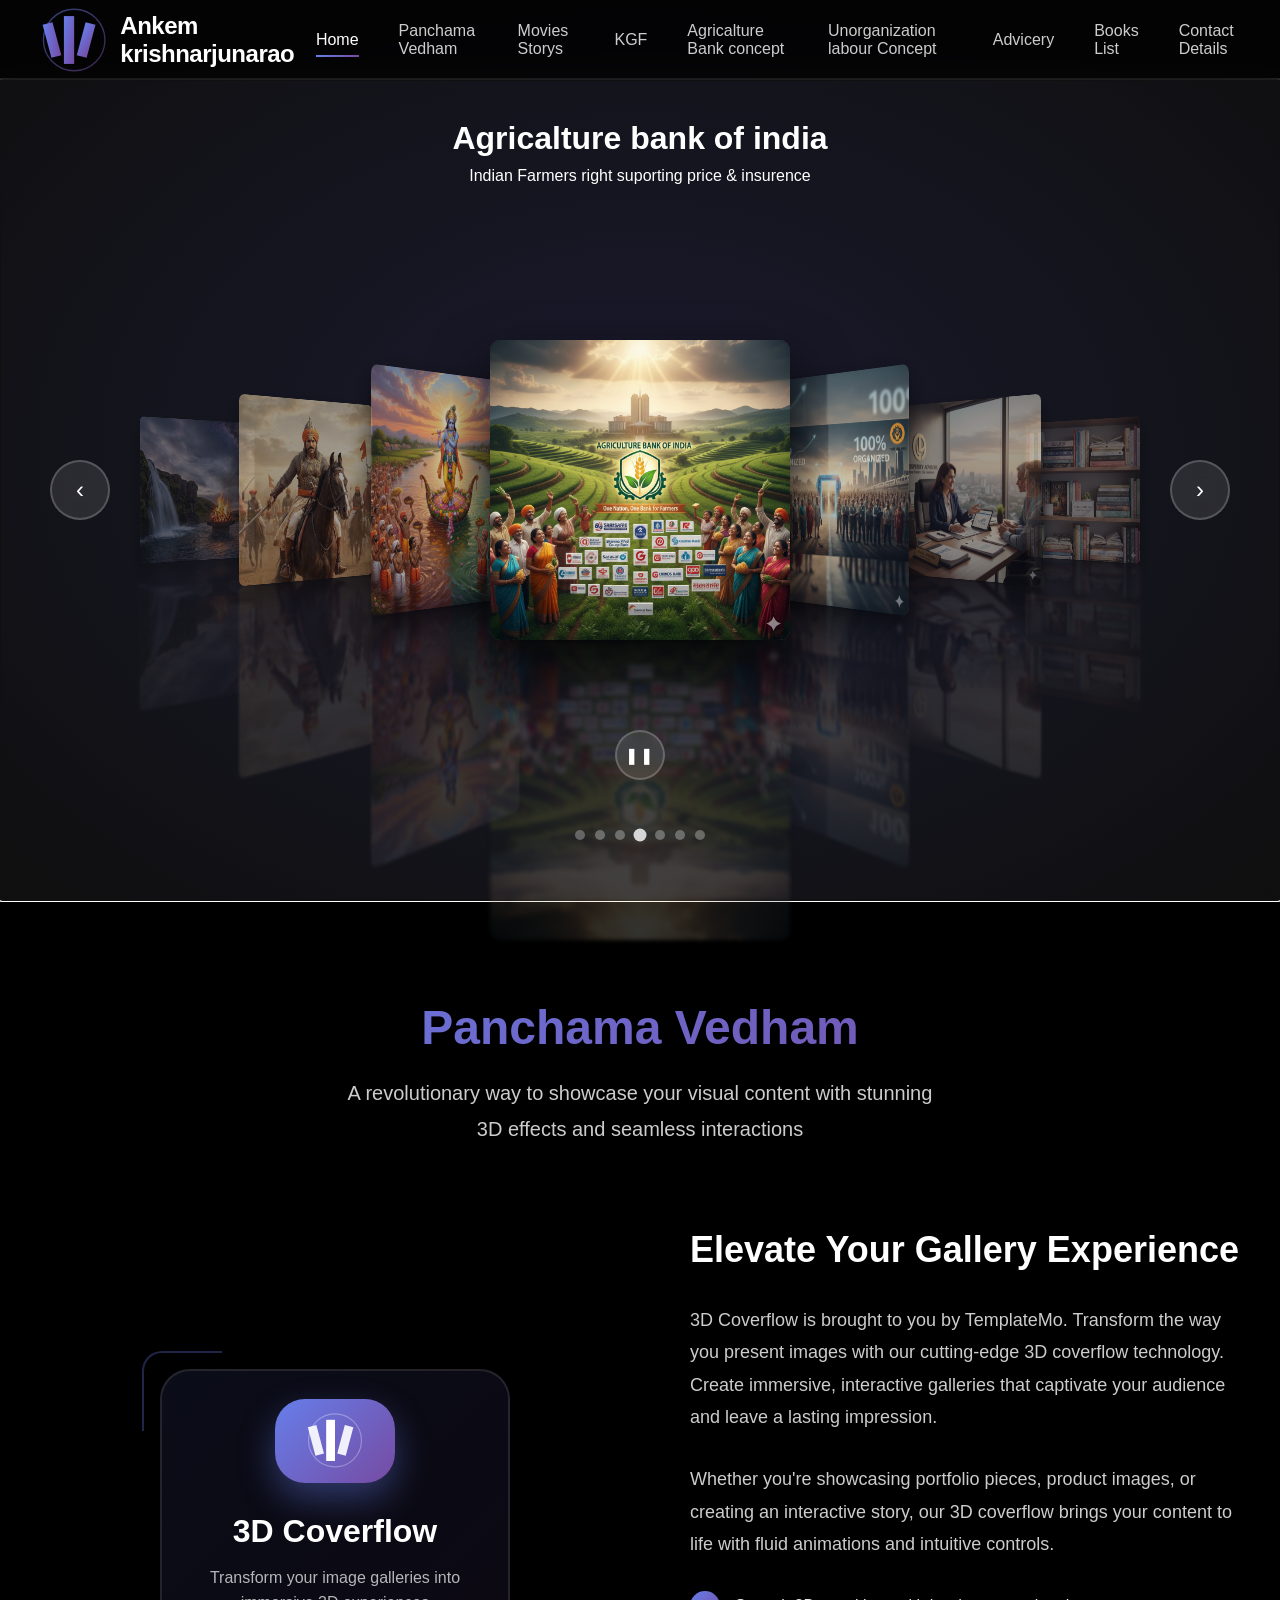
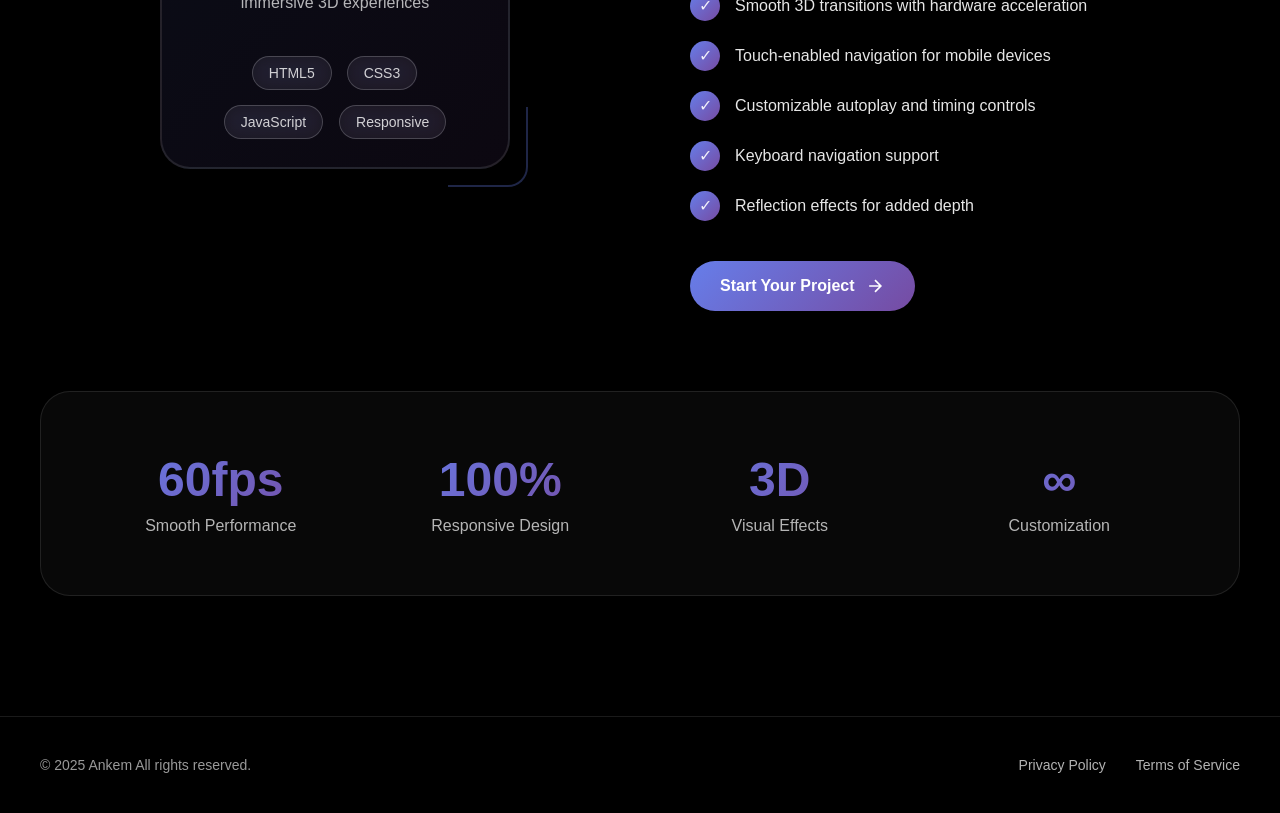
==== PanchamaVedham.html @ 4e214072 "Add files via upload" ====
<!DOCTYPE html>
<html lang="en">
<head>
    <meta charset="UTF-8">
    <meta name="viewport" content="width=device-width, initial-scale=1.0">
    <title>Ankem</title>

    <link href="templatemo-3d-coverflow.css" rel="stylesheet">
<!--

TemplateMo 595 3d coverflow

https://templatemo.com/tm-595-3d-coverflow

-->
</head>
<body>
    <!-- Header -->
    <header class="header" id="header">
        <a href="#home" class="logo-container">
            <div class="logo">
                <svg viewBox="0 0 100 100" xmlns="http://www.w3.org/2000/svg">
                    <defs>
                        <linearGradient id="grad1" x1="0%" y1="0%" x2="100%" y2="100%">
                            <stop offset="0%" style="stop-color:#667eea;stop-opacity:1" />
                            <stop offset="100%" style="stop-color:#764ba2;stop-opacity:1" />
                        </linearGradient>
                    </defs>
                    <rect x="10" y="25" width="15" height="50" fill="url(#grad1)" transform="rotate(-15 17.5 50)" />
                    <rect x="35" y="15" width="15" height="70" fill="url(#grad1)" />
                    <rect x="60" y="25" width="15" height="50" fill="url(#grad1)" transform="rotate(15 67.5 50)" />
                    <circle cx="50" cy="50" r="45" fill="none" stroke="url(#grad1)" stroke-width="2" opacity="0.5" />
                </svg>
            </div>
            <div class="logo-text">Ankem krishnarjunarao</div>
        </a>
        
        <nav class="main-menu" id="mainMenu">
            <a href="index.html" class="menu-item active">Home</a>
            <a href="#Panchama_Vedham" class="menu-item">Panchama Vedham</a>
            <a href="#Movies_Storys" class="menu-item">Movies Storys</a>
            <a href="#KGF" class="menu-item">KGF</a>
            <a href="#Agricalture_Bank_concept" class="menu-item">Agricalture Bank concept</a>
            <a href="#Unorganization_labour_Concept" class="menu-item">Unorganization labour Concept</a>
            <a href="#Advicery" class="menu-item">Advicery</a>
            <a href="#Books_List" class="menu-item">Books List</a>
            <a href="#contact" class="menu-item">Contact Details</a>
           <!-- <a href="https://github.com" target="_blank" rel="noopener noreferrer" class="menu-item external">GitHub</a> -->
        </nav>
        
        <div class="menu-toggle" id="menuToggle">
            <span></span>
            <span></span>
            <span></span>
        </div>
    </header>

    <!-- Home Section -->
    <section id="home" class="section">
        <div class="coverflow-wrapper">
            <div class="info">
                <h2 id="current-title">Panchama Vedham</h2>
                <p id="current-description">First Human Civilization life Cycle</p>
            </div>

            <div class="coverflow-container" tabindex="0">
                <div class="coverflow" id="coverflow">
                    <div class="coverflow-item" data-index="0">
                        <div class="cover image-loading">
                            <img src="images/PVD.png" alt="First Human Civilization life Cycle" loading="lazy">
                        </div>
                        <div class="reflection"></div>
                    </div>
                    <div class="coverflow-item" data-index="1">
                        <div class="cover image-loading">
                            <img src="images/Movies.png" alt="Moview List" loading="lazy">
                        </div>
                        <div class="reflection"></div>
                    </div>
                    <div class="coverflow-item" data-index="2">
                        <div class="cover image-loading">
                            <img src="images/KGF2.png" alt="Krishna & Godhavari Farmers Sagam" loading="lazy">
                        </div>
                        <div class="reflection"></div>
                    </div>
                    <div class="coverflow-item" data-index="3">
                        <div class="cover image-loading">
                            <img src="images/ABI.png" alt="Agricalture bank of india" loading="lazy">
                        </div>
                        <div class="reflection"></div>
                    </div>
                    <div class="coverflow-item" data-index="4">
                        <div class="cover image-loading">
                            <img src="images/97%.png" alt="97% unorganization indian labour move organization " loading="lazy">
                        </div>
                        <div class="reflection"></div>
                    </div>
                    <div class="coverflow-item" data-index="5">
                        <div class="cover image-loading">
                            <img src="images/Advicer.png" alt="Advicery" loading="lazy">
                        </div>
                        <div class="reflection"></div>
                    </div>
                    <div class="coverflow-item" data-index="6">
                        <div class="cover image-loading">
                            <img src="images/Books.png" alt="Waterfall" loading="lazy">
                        </div>
                        <div class="reflection"></div>
                    </div>
                </div>

                <button class="nav-button prev" onclick="navigate(-1)">‹</button>
                <button class="nav-button next" onclick="navigate(1)">›</button>

                <div class="dots-container" id="dots"></div>
                
                <!-- Play/Pause Button -->
                <button class="play-pause-button" id="playPauseBtn" onclick="toggleAutoplay()">
                    <span class="play-icon">▶</span>
                    <span class="pause-icon" style="display: none;">❚❚</span>
                </button>
            </div>
        </div>
    </section>

    <!-- Panchama Vedham -->
    <section id="Panchama_Vedham" class="section">
        <div class="about-content">
            <div class="about-header">
                <h2>Panchama Vedham</h2>
                <p>A revolutionary way to showcase your visual content with stunning 3D effects and seamless interactions</p>
            </div>
            
            <div class="about-main">
                <div class="about-visual">
                    <div class="showcase-display">
                        <div class="showcase-main">
                            <div class="corner-decoration top-left"></div>
                            <div class="corner-decoration bottom-right"></div>
                            
                            <div class="showcase-logo">
                                <svg viewBox="0 0 100 100" xmlns="http://www.w3.org/2000/svg">
                                    <rect x="10" y="25" width="15" height="50" fill="white" transform="rotate(-15 17.5 50)" opacity="0.9" />
                                    <rect x="35" y="15" width="15" height="70" fill="white" />
                                    <rect x="60" y="25" width="15" height="50" fill="white" transform="rotate(15 67.5 50)" opacity="0.9" />
                                    <circle cx="50" cy="50" r="45" fill="none" stroke="white" stroke-width="2" opacity="0.3" />
                                </svg>
                            </div>
                            
                            <h3 class="showcase-title">3D Coverflow</h3>
                            <p class="showcase-subtitle">Transform your image galleries into immersive 3D experiences</p>
                            
                            <div class="showcase-badges">
                                <a href="https://developer.mozilla.org/en-US/docs/Web/HTML" target="_blank" rel="noopener noreferrer" class="badge">HTML5</a>
                                <a href="https://developer.mozilla.org/en-US/docs/Web/CSS" target="_blank" rel="noopener noreferrer" class="badge">CSS3</a>
                                <a href="https://developer.mozilla.org/en-US/docs/Web/JavaScript" target="_blank" rel="noopener noreferrer" class="badge">JavaScript</a>
                                <a href="https://developer.mozilla.org/en-US/docs/Learn/CSS/CSS_layout/Responsive_Design" target="_blank" rel="noopener noreferrer" class="badge">Responsive</a>
                            </div>
                        </div>
                    </div>
                </div>
                
                <div class="about-info">
                    <h3>Elevate Your Gallery Experience</h3>
                    <p>3D Coverflow is brought to you by TemplateMo. Transform the way you present images with our cutting-edge 3D coverflow technology. Create immersive, interactive galleries that captivate your audience and leave a lasting impression.</p>
                    <p>Whether you're showcasing portfolio pieces, product images, or creating an interactive story, our 3D coverflow brings your content to life with fluid animations and intuitive controls.</p>
                    
                    <ul class="feature-list">
                        <li>Smooth 3D transitions with hardware acceleration</li>
                        <li>Touch-enabled navigation for mobile devices</li>
                        <li>Customizable autoplay and timing controls</li>
                        <li>Keyboard navigation support</li>
                        <li>Reflection effects for added depth</li>
                    </ul>
                    
                    <a href="#contact" class="cta-button">
                        Start Your Project
                        <svg viewBox="0 0 24 24" fill="currentColor">
                            <path d="M5 12h14m-7-7l7 7-7 7" stroke="currentColor" stroke-width="2" fill="none"/>
                        </svg>
                    </a>
                </div>
            </div>
            
            <div class="stats-section">
                <div class="stat-item">
                    <div class="stat-number">60fps</div>
                    <div class="stat-label">Smooth Performance</div>
                </div>
                <div class="stat-item">
                    <div class="stat-number">100%</div>
                    <div class="stat-label">Responsive Design</div>
                </div>
                <div class="stat-item">
                    <div class="stat-number">3D</div>
                    <div class="stat-label">Visual Effects</div>
                </div>
                <div class="stat-item">
                    <div class="stat-number">∞</div>
                    <div class="stat-label">Customization</div>
                </div>
            </div>
        </div>
    
    </section>

    
    <!-- Footer -->
    <footer class="footer">
        <div class="footer-content">
            <div class="footer-copyright">
                © 2025 Ankem All rights reserved. <!-- | Designed by <a href="#" target="_blank" rel="noopener noreferrer">TemplateMo</a> -->
            </div>
            <div class="footer-links">
                <a href="#privacy" onclick="event.preventDefault(); alert('Privacy Policy page would go here');"> Privacy Policy </a>
                <a href="#terms" onclick="event.preventDefault(); alert('Terms of Service page would go here');"> Terms of Service </a>
            </div>
        </div>
    </footer>

    <!-- Scroll to top button -->
    <div class="scroll-to-top" id="scrollToTop">
        <span>↑</span>
    </div>

<script src="templatemo-3d-coverflow-scripts.js"></script>

</body>
</html>
---- templatemo-3d-coverflow.css ----
/*

TemplateMo 595 3d coverflow

https://templatemo.com/tm-595-3d-coverflow

*/

@charset "utf-8";
/* CSS Document */

 * {
            margin: 0;
            padding: 0;
            box-sizing: border-box;
        }

        html {
            scroll-behavior: smooth;
        }

        body {
            font-family: -apple-system, BlinkMacSystemFont, 'Segoe UI', Roboto, Helvetica, Arial, sans-serif;
            overflow-x: hidden;
            position: relative;
            background: #000;
        }

        /* Sections */
        .section {
            min-height: 100vh;
            position: relative;
            display: flex;
            align-items: center;
            justify-content: center;
        }

        #home {
            background: radial-gradient(ellipse at center, #1a1a2e 0%, #0f0f0f 100%);
        }

        #about {
            background: linear-gradient(135deg, #0f0f0f 0%, #1a1a2e 100%);
        }

        #contact {
            background: radial-gradient(ellipse at center, #1a1a2e 0%, #0f0f0f 100%);
        }

        /* Header Styles */
        .header {
            position: fixed;
            top: 0;
            left: 0;
            right: 0;
            height: 80px;
            background: rgba(0, 0, 0, 0.8);
            backdrop-filter: blur(10px);
            border-bottom: 1px solid rgba(255, 255, 255, 0.1);
            z-index: 1000;
            display: flex;
            align-items: center;
            justify-content: space-between;
            padding: 0 40px;
            transition: all 0.3s ease;
        }

        .header.scrolled {
            background: rgba(0, 0, 0, 0.95);
            height: 70px;
        }

        .logo-container {
            display: flex;
            align-items: center;
            gap: 12px;
            text-decoration: none;
            cursor: pointer;
            transition: transform 0.3s ease;
        }

        .logo-container:hover {
            transform: translateY(-2px);
        }

        .logo {
            width: 90px;
            height: 90px;
            display: flex;
            align-items: center;
            justify-content: center;
        }

        .logo svg {
            width: 100%;
            height: 100%;
        }

        .logo-text {
            color: white;
            font-size: 24px;
            font-weight: 600;
            letter-spacing: -0.5px;
        }

        .main-menu {
            display: flex;
            align-items: center;
            gap: 40px;
        }

        .menu-item {
            color: rgba(255, 255, 255, 0.8);
            text-decoration: none;
            font-size: 16px;
            font-weight: 500;
            transition: all 0.3s ease;
            position: relative;
            padding: 8px 0;
        }

        .menu-item:hover {
            color: white;
            transform: translateY(-2px);
        }

        .menu-item::after {
            content: '';
            position: absolute;
            bottom: 0;
            left: 0;
            width: 0;
            height: 2px;
            background: linear-gradient(90deg, #667eea, #764ba2);
            transition: width 0.3s ease;
        }

        .menu-item:hover::after {
            width: 100%;
        }

        .menu-item.active {
            color: white;
        }

        .menu-item.active::after {
            width: 100%;
        }

        .menu-item.external::before {
            content: '↗';
            margin-right: 5px;
            font-size: 12px;
            opacity: 0.7;
        }

        /* Mobile menu toggle */
        .menu-toggle {
            display: none;
            flex-direction: column;
            cursor: pointer;
            padding: 4px;
        }

        .menu-toggle span {
            width: 25px;
            height: 3px;
            background: white;
            margin: 3px 0;
            transition: 0.3s;
            border-radius: 2px;
        }

        /* Home Section with Coverflow */
        .coverflow-wrapper {
            width: 100%;

            height: 100vh;
            display: flex;
            align-items: center;
            justify-content: center;
            padding-top: 80px;
        }

        .coverflow-container {
            width: 100%;
            height: 100%;
            display: flex;
            align-items: center;
            justify-content: center;
            perspective: 1200px;
            position: relative;
        }

        .coverflow {
            display: flex;
            align-items: center;
            justify-content: center;
            transform-style: preserve-3d;
            position: relative;
            width: 100%;
            height: 400px;
        }

        .coverflow-item {
            position: absolute;
            width: 300px;
            height: 300px;
            transition: all 0.6s cubic-bezier(0.68, -0.55, 0.265, 1.55);
            cursor: pointer;
            user-select: none;
        }

        .coverflow-item .cover {
            width: 100%;
            height: 100%;
            border-radius: 10px;
            box-shadow: 0 20px 40px rgba(0, 0, 0, 0.8);
            position: relative;
            overflow: hidden;
            transform-style: preserve-3d;
            background: #333;
        }

        .coverflow-item .cover img {
            width: 100%;
            height: 100%;
            object-fit: cover;
            border-radius: 10px;
        }

        /* Reflection */
        .coverflow-item .reflection {
            position: absolute;
            top: 100%;
            left: 0;
            width: 100%;
            height: 100%;
            border-radius: 10px;
            transform: scaleY(-1);
            opacity: 0.2;
            filter: blur(2px);
            background: linear-gradient(to bottom, 
                rgba(0, 0, 0, 0) 0%, 
                rgba(0, 0, 0, 0.8) 50%, 
                rgba(0, 0, 0, 1) 100%);
            overflow: hidden;
        }

        /* Active item (center) */
        .coverflow-item.active {
            z-index: 100;
            transform: translateX(0) translateZ(0) rotateY(0deg);
        }

        .coverflow-item.active .cover {
            box-shadow: 0 30px 60px rgba(0, 0, 0, 0.9);
        }

        /* Navigation */
        .nav-button {
            position: absolute;
            top: 50%;
            transform: translateY(-50%);
            background: rgba(255, 255, 255, 0.1);
            border: 2px solid rgba(255, 255, 255, 0.2);
            color: white;
            width: 60px;
            height: 60px;
            border-radius: 50%;
            cursor: pointer;
            font-size: 24px;
            display: flex;
            align-items: center;
            justify-content: center;
            transition: all 0.3s ease;
            backdrop-filter: blur(10px);
            z-index: 200;
        }

        .nav-button:hover {
            background: rgba(255, 255, 255, 0.2);
            transform: translateY(-50%) scale(1.1);
        }

        .nav-button.prev {
            left: 50px;
        }

        .nav-button.next {
            right: 50px;
        }

        /* Dots indicator */
        .dots-container {
            position: absolute;
            bottom: 60px;
            left: 50%;
            transform: translateX(-50%);
            display: flex;
            gap: 10px;
            z-index: 200;
        }

        .dot {
            width: 10px;
            height: 10px;
            border-radius: 50%;
            background: rgba(255, 255, 255, 0.3);
            cursor: pointer;
            transition: all 0.3s ease;
        }

        .dot.active {
            background: rgba(255, 255, 255, 0.8);
            transform: scale(1.3);
        }

        /* Info display */
        .info {
            position: absolute;
            top: 120px;
            left: 50%;
            transform: translateX(-50%);
            color: white;
            text-align: center;
            z-index: 200;
        }

        .info h2 {
            font-size: 32px;
            margin-bottom: 10px;
            opacity: 0;
            animation: fadeIn 0.6s forwards;
        }

        .info p {
            font-size: 16px;
            opacity: 0.7;
        }

        @keyframes fadeIn {
            to {
                opacity: 1;
            }
        }

        /* Play/Pause Button */
        .play-pause-button {
            position: absolute;
            bottom: 120px;
            left: 50%;
            transform: translateX(-50%);
            background: rgba(255, 255, 255, 0.1);
            border: 2px solid rgba(255, 255, 255, 0.2);
            color: white;
            width: 50px;
            height: 50px;
            border-radius: 50%;
            cursor: pointer;
            font-size: 20px;
            display: flex;
            align-items: center;
            justify-content: center;
            transition: all 0.3s ease;
            backdrop-filter: blur(10px);
            z-index: 200;
        }

        .play-pause-button:hover {
            background: rgba(255, 255, 255, 0.2);
            transform: translateX(-50%) scale(1.1);
        }

        .play-pause-button .pause-icon {
            font-size: 16px;
            letter-spacing: 2px;
        }

        /* About Section */
        .about-content {
            max-width: 1400px;
            margin: 0 auto;
            padding: 40px;
            color: white;
        }

        .about-header {
            text-align: center;
            margin-bottom: 80px;
        }

        .about-header h2 {
            font-size: 48px;
			margin-top: 60px;
            margin-bottom: 20px;
            background: linear-gradient(135deg, #667eea 0%, #764ba2 100%);
            -webkit-background-clip: text;
            -webkit-text-fill-color: transparent;
            background-clip: text;
        }

        .about-header p {
            font-size: 20px;
            color: rgba(255, 255, 255, 0.8);
            max-width: 600px;
            margin: 0 auto;
            line-height: 1.8;
        }

        .about-main {
            display: grid;
            grid-template-columns: 1fr 1fr;
            gap: 20px;
            align-items: center;
            margin-bottom: 80px;
        }

        .about-visual {
            position: relative;
            height: 600px;
            display: flex;
            align-items: center;
            justify-content: center;
        }

        .showcase-display {
            position: relative;
            width: 100%;
            max-width: 500px;
            height: 500px;
            display: flex;
            align-items: center;
            justify-content: center;
        }

        .showcase-main {
            position: relative;
            width: 350px;
            height: 400px;
            background: linear-gradient(135deg, rgba(102, 126, 234, 0.1) 0%, rgba(118, 75, 162, 0.1) 100%);
            border-radius: 30px;
            border: 2px solid rgba(255, 255, 255, 0.1);
            padding: 40px;
            display: flex;
            flex-direction: column;
            align-items: center;
            justify-content: center;
            backdrop-filter: blur(10px);
            box-shadow: 0 25px 50px rgba(0, 0, 0, 0.3);
        }

        .showcase-logo {
            width: 120px;
            height: 120px;
            background: linear-gradient(135deg, #667eea 0%, #764ba2 100%);
            border-radius: 30px;
            display: flex;
            align-items: center;
            justify-content: center;
            margin-bottom: 30px;
            box-shadow: 0 15px 35px rgba(102, 126, 234, 0.4);
        }

        .showcase-logo svg {
            width: 70%;
            height: 70%;
        }

        .showcase-title {
            font-size: 32px;
            font-weight: 700;
            color: white;
            margin-bottom: 15px;
            text-align: center;
        }

        .showcase-subtitle {
            font-size: 16px;
            color: rgba(255, 255, 255, 0.7);
            text-align: center;
            margin-bottom: 40px;
            line-height: 1.6;
        }

        .showcase-badges {
            display: flex;
            gap: 15px;
            flex-wrap: wrap;
            justify-content: center;
        }

        .badge {
            background: rgba(255, 255, 255, 0.05);
            border: 1px solid rgba(255, 255, 255, 0.2);
            border-radius: 20px;
            padding: 8px 16px;
            font-size: 14px;
            color: rgba(255, 255, 255, 0.8);
            backdrop-filter: blur(10px);
            transition: all 0.3s ease;
            cursor: pointer;
            text-decoration: none;
            display: inline-block;
        }

        .badge:hover {
            background: linear-gradient(135deg, #667eea 0%, #764ba2 100%);
            border-color: transparent;
            color: white;
            transform: translateY(-2px);
            box-shadow: 0 5px 15px rgba(102, 126, 234, 0.3);
        }

        .badge:active {
            transform: translateY(0);
            box-shadow: 0 2px 8px rgba(102, 126, 234, 0.3);
        }

        /* Decorative corner elements */
        .corner-decoration {
            position: absolute;
            width: 80px;
            height: 80px;
            border: 2px solid rgba(102, 126, 234, 0.3);
        }

        .corner-decoration.top-left {
            top: -20px;
            left: -20px;
            border-right: none;
            border-bottom: none;
            border-radius: 20px 0 0 0;
        }

        .corner-decoration.bottom-right {
            bottom: -20px;
            right: -20px;
            border-left: none;
            border-top: none;
            border-radius: 0 0 20px 0;
        }

        .about-info {
            padding-left: 40px;
        }

        .about-info h3 {
            font-size: 36px;
            margin-bottom: 30px;
            line-height: 1.3;
        }

        .about-info p {
            font-size: 18px;
            color: rgba(255, 255, 255, 0.8);
            line-height: 1.8;
            margin-bottom: 30px;
        }

        .feature-list {
            list-style: none;
            margin-bottom: 40px;
        }

        .feature-list li {
            display: flex;
            align-items: center;
            gap: 15px;
            margin-bottom: 20px;
            font-size: 16px;
            color: rgba(255, 255, 255, 0.9);
        }

        .feature-list li::before {
            content: '✓';
            display: flex;
            align-items: center;
            justify-content: center;
            width: 30px;
            height: 30px;
            background: linear-gradient(135deg, #667eea 0%, #764ba2 100%);
            border-radius: 50%;
            flex-shrink: 0;
        }

        .cta-button {
            display: inline-flex;
            align-items: center;
            gap: 10px;
            background: linear-gradient(135deg, #667eea 0%, #764ba2 100%);
            color: white;
            text-decoration: none;
            padding: 15px 30px;
            border-radius: 30px;
            font-weight: 600;
            transition: all 0.3s ease;
        }

        .cta-button:hover {
            transform: translateY(-2px);
            box-shadow: 0 10px 30px rgba(102, 126, 234, 0.5);
        }

        .cta-button svg {
            width: 20px;
            height: 20px;
            transition: transform 0.3s ease;
        }

        .cta-button:hover svg {
            transform: translateX(5px);
        }

        .stats-section {
            display: grid;
            grid-template-columns: repeat(4, 1fr);
            gap: 40px;
            padding: 60px;
            background: rgba(255, 255, 255, 0.03);
            backdrop-filter: blur(10px);
            border-radius: 30px;
            border: 1px solid rgba(255, 255, 255, 0.1);
        }

        .stat-item {
            text-align: center;
        }

        .stat-number {
            font-size: 48px;
            font-weight: 700;
            background: linear-gradient(135deg, #667eea 0%, #764ba2 100%);
            -webkit-background-clip: text;
            -webkit-text-fill-color: transparent;
            background-clip: text;
            margin-bottom: 10px;
        }

        .stat-label {
            font-size: 16px;
            color: rgba(255, 255, 255, 0.7);
        }

        /* Contact Section */
        .contact-content {
            max-width: 1200px;
            margin: 0 auto;
            padding: 40px;
            color: white;
        }

        .contact-header {
            text-align: center;
			margin-top: 60px;
            margin-bottom: 60px;
        }

        .contact-header h2 {
            font-size: 48px;
            margin-bottom: 20px;
            background: linear-gradient(135deg, #667eea 0%, #764ba2 100%);
            -webkit-background-clip: text;
            -webkit-text-fill-color: transparent;
            background-clip: text;
        }

        .contact-header p {
            font-size: 20px;
            color: rgba(255, 255, 255, 0.8);
            max-width: 600px;
            margin: 0 auto;
        }

        .contact-container {
            display: grid;
            grid-template-columns: 1fr 1fr;
            gap: 60px;
            align-items: start;
        }

        .contact-info-section {
            padding-right: 40px;
        }

        .contact-info-section h3 {
            font-size: 28px;
            margin-bottom: 20px;
            color: white;
        }

        .contact-info-section p {
            font-size: 16px;
            color: rgba(255, 255, 255, 0.7);
            line-height: 1.8;
            margin-bottom: 40px;
        }

        .contact-details {
            display: flex;
            flex-direction: column;
            gap: 25px;
        }

        .contact-item {
            display: flex;
            align-items: center;
            gap: 20px;
            padding: 20px;
            background: rgba(255, 255, 255, 0.05);
            backdrop-filter: blur(10px);
            border: 1px solid rgba(255, 255, 255, 0.1);
            border-radius: 15px;
            transition: all 0.3s ease;
        }

        .contact-item:hover {
            background: rgba(255, 255, 255, 0.08);
            transform: translateX(5px);
            box-shadow: 0 10px 30px rgba(102, 126, 234, 0.2);
        }

        .contact-icon {
            width: 50px;
            height: 50px;
            background: linear-gradient(135deg, #667eea 0%, #764ba2 100%);
            border-radius: 12px;
            display: flex;
            align-items: center;
            justify-content: center;
            flex-shrink: 0;
        }

        .contact-icon svg {
            width: 24px;
            height: 24px;
            fill: white;
        }

        .contact-text {
            flex: 1;
        }

        .contact-text h4 {
            font-size: 16px;
            color: white;
            margin-bottom: 5px;
        }

        .contact-text p {
            font-size: 14px;
            color: rgba(255, 255, 255, 0.7);
            margin: 0;
        }

        .social-links {
            margin-top: 40px;
        }

        .social-links h4 {
            font-size: 18px;
            margin-bottom: 20px;
            color: white;
        }

        .social-buttons {
            display: flex;
            gap: 15px;
        }

        .social-btn {
            width: 45px;
            height: 45px;
            background: rgba(255, 255, 255, 0.05);
            border: 1px solid rgba(255, 255, 255, 0.2);
            border-radius: 50%;
            display: flex;
            align-items: center;
            justify-content: center;
            transition: all 0.3s ease;
            cursor: pointer;
        }

        .social-btn:hover {
            background: linear-gradient(135deg, #667eea 0%, #764ba2 100%);
            border-color: transparent;
            transform: translateY(-3px);
            box-shadow: 0 10px 20px rgba(102, 126, 234, 0.4);
        }

        .social-btn svg {
            width: 20px;
            height: 20px;
            fill: white;
        }

        .contact-form-section {
            padding-left: 40px;
        }

        .contact-form {
            background: rgba(255, 255, 255, 0.03);
            backdrop-filter: blur(10px);
            border: 1px solid rgba(255, 255, 255, 0.1);
            border-radius: 20px;
            padding: 40px;
        }

        .form-group {
            margin-bottom: 25px;
        }

        .form-group label {
            display: block;
            margin-bottom: 10px;
            color: rgba(255, 255, 255, 0.8);
            font-weight: 500;
        }

        .form-group input,
        .form-group textarea {
            width: 100%;
            padding: 15px;
            background: rgba(255, 255, 255, 0.05);
            border: 1px solid rgba(255, 255, 255, 0.2);
            border-radius: 10px;
            color: white;
            font-size: 16px;
            font-family: inherit;
            transition: all 0.3s ease;
        }

        .form-group input:focus,
        .form-group textarea:focus {
            outline: none;
            border-color: #667eea;
            background: rgba(255, 255, 255, 0.08);
        }

        .form-group textarea {
            resize: vertical;
            min-height: 150px;
            line-height: 1.5;
        }

        .submit-btn {
            background: linear-gradient(135deg, #667eea 0%, #764ba2 100%);
            color: white;
            border: none;
            padding: 15px 40px;
            font-size: 18px;
            font-weight: 600;
            border-radius: 30px;
            cursor: pointer;
            transition: all 0.3s ease;
            width: 100%;
        }

        .submit-btn:hover {
            transform: translateY(-2px);
            box-shadow: 0 10px 30px rgba(102, 126, 234, 0.5);
        }

        /* Smooth image loading */
        .image-loading {
            background: linear-gradient(45deg, #333, #555);
            position: relative;
        }

        .image-loading::after {
            content: '📷';
            position: absolute;
            top: 50%;
            left: 50%;
            transform: translate(-50%, -50%);
            font-size: 48px;
            opacity: 0.5;
        }

        /* Footer Styles */
        .footer {
            background: rgba(0, 0, 0, 0.95);
            border-top: 1px solid rgba(255, 255, 255, 0.1);
            padding: 40px 20px;
            margin-top: 80px;
        }

        .footer-content {
            max-width: 1200px;
            margin: 0 auto;
            display: flex;
            justify-content: space-between;
            align-items: center;
            flex-wrap: wrap;
            gap: 30px;
        }

        .footer-copyright {
            color: rgba(255, 255, 255, 0.6);
            font-size: 14px;
        }

        .footer-copyright a {
            color: #667eea;
            text-decoration: none;
            transition: color 0.3s ease;
        }

        .footer-copyright a:hover {
            color: #764ba2;
        }

        .footer-links {
            display: flex;
            gap: 30px;
            align-items: center;
        }

        .footer-links a {
            color: rgba(255, 255, 255, 0.7);
            text-decoration: none;
            font-size: 14px;
            transition: color 0.3s ease;
        }

        .footer-links a:hover {
            color: white;
        }

        /* Scroll to top button */
        .scroll-to-top {
            position: fixed;
            bottom: 30px;
            right: 30px;
            width: 50px;
            height: 50px;
            background: linear-gradient(135deg, #667eea 0%, #764ba2 100%);
            border-radius: 50%;
            display: flex;
            align-items: center;
            justify-content: center;
            color: white;
            font-size: 20px;
            cursor: pointer;
            opacity: 0;
            transform: translateY(100px);
            transition: all 0.3s ease;
            z-index: 999;
        }

        .scroll-to-top.visible {
            opacity: 1;
            transform: translateY(0);
        }

        .scroll-to-top:hover {
            transform: translateY(-5px);
            box-shadow: 0 10px 30px rgba(102, 126, 234, 0.5);
        }

        /* Mobile Responsive */
        @media (max-width: 1024px) {
            .about-main {
                grid-template-columns: 1fr;
                gap: 60px;
            }

            .about-visual {
                height: 400px;
            }

            .about-info {
                padding-left: 0;
                text-align: center;
            }

            .feature-list {
                text-align: left;
                max-width: 500px;
                margin: 0 auto 40px;
            }

            .stats-section {
                grid-template-columns: repeat(2, 1fr);
                gap: 30px;
                padding: 40px;
            }

            /* Contact section responsive */
            .contact-container {
                grid-template-columns: 1fr;
                gap: 50px;
            }

            .contact-info-section {
                padding-right: 0;
            }

            .contact-form-section {
                padding-left: 0;
            }
        }

        @media (max-width: 768px) {
            .header {
                padding: 0 20px;
            }

            .main-menu {
                display: none;
                position: absolute;
                top: 100%;
                left: 0;
                right: 0;
                background: rgba(0, 0, 0, 0.95);
                backdrop-filter: blur(10px);
                flex-direction: column;
                padding: 20px;
                gap: 20px;
                border-bottom: 1px solid rgba(255, 255, 255, 0.1);
            }

            .main-menu.active {
                display: flex;
            }

            .menu-toggle {
                display: flex;
            }

            .menu-toggle.active span:nth-child(1) {
                transform: rotate(-45deg) translate(-5px, 6px);
            }

            .menu-toggle.active span:nth-child(2) {
                opacity: 0;
            }

            .menu-toggle.active span:nth-child(3) {
                transform: rotate(45deg) translate(-5px, -6px);
            }

            .coverflow-item {
                width: 200px;
                height: 200px;
            }

            .nav-button {
                width: 40px;
                height: 40px;
                font-size: 18px;
            }

            .nav-button.prev {
                left: 20px;
            }

            .nav-button.next {
                right: 20px;
            }

            .info h2 {
                font-size: 24px;
            }

            .info p {
                font-size: 14px;
            }

            .logo-text {
                font-size: 20px;
            }

            .about-header h2 {
                font-size: 36px;
            }

            .about-info h3 {
                font-size: 28px;
            }

            .about-visual {
                height: 400px;
            }

            .showcase-display {
                max-width: 350px;
                height: 400px;
            }

            .showcase-main {
                width: 100%;
                height: 350px;
                padding: 30px;
            }

            .showcase-logo {
                width: 100px;
                height: 100px;
                margin-bottom: 20px;
            }

            .showcase-title {
                font-size: 28px;
            }

            .showcase-subtitle {
                font-size: 14px;
                margin-bottom: 30px;
            }

            .corner-decoration {
                display: none;
            }

            .stat-number {
                font-size: 36px;
            }

            .contact-content h2 {
                font-size: 36px;
            }

            .footer-content {
                flex-direction: column;
                text-align: center;
                gap: 20px;
            }

            .footer-links {
                gap: 20px;
            }
        }

        @media (max-width: 480px) {
            .header {
                height: 70px;
                padding: 0 15px;
            }

            .header.scrolled {
                height: 60px;
            }

            .logo {
                width: 40px;
                height: 40px;
            }

            .logo-text {
                font-size: 18px;
            }

            .coverflow-item {
                width: 180px;
                height: 180px;
            }

            .about-content,
            .contact-content {
                padding: 20px;
            }

            /* Additional contact section mobile optimization for small screens */
            .contact-container {
                gap: 30px;
            }

            .contact-header {
                margin-bottom: 40px;
            }

            .contact-header h2 {
                font-size: 32px;
                margin-bottom: 15px;
            }

            .contact-header p {
                font-size: 16px;
                padding: 0 10px;
            }

            .contact-info-section {
                margin-bottom: 20px;
            }

            .contact-info-section h3 {
                font-size: 22px;
                margin-bottom: 15px;
            }

            .contact-info-section > p {
                font-size: 14px;
                padding: 0 10px;
                margin-bottom: 30px;
            }

            .contact-details {
                gap: 15px;
            }

            .contact-item {
                padding: 15px;
                gap: 12px;
            }

            .contact-icon {
                width: 40px;
                height: 40px;
            }

            .contact-icon svg {
                width: 20px;
                height: 20px;
            }

            .contact-text h4 {
                font-size: 14px;
            }

            .contact-text p {
                font-size: 12px;
                word-break: break-word;
            }

            .social-links {
                margin-top: 30px;
            }

            .social-links h4 {
                font-size: 16px;
                margin-bottom: 15px;
            }

            .social-buttons {
                gap: 10px;
            }

            .social-btn {
                width: 40px;
                height: 40px;
            }

            .social-btn svg {
                width: 18px;
                height: 18px;
            }

            .contact-form {
                padding: 20px 15px;
                border-radius: 15px;
            }

            .form-group {
                margin-bottom: 20px;
            }

            .form-group label {
                font-size: 14px;
                margin-bottom: 8px;
            }

            .form-group input,
            .form-group textarea {
                padding: 12px;
                font-size: 14px;
                border-radius: 8px;
            }

            .form-group textarea {
                min-height: 120px;
            }

            .submit-btn {
                padding: 12px 30px;
                font-size: 16px;
                border-radius: 25px;
            }
        }
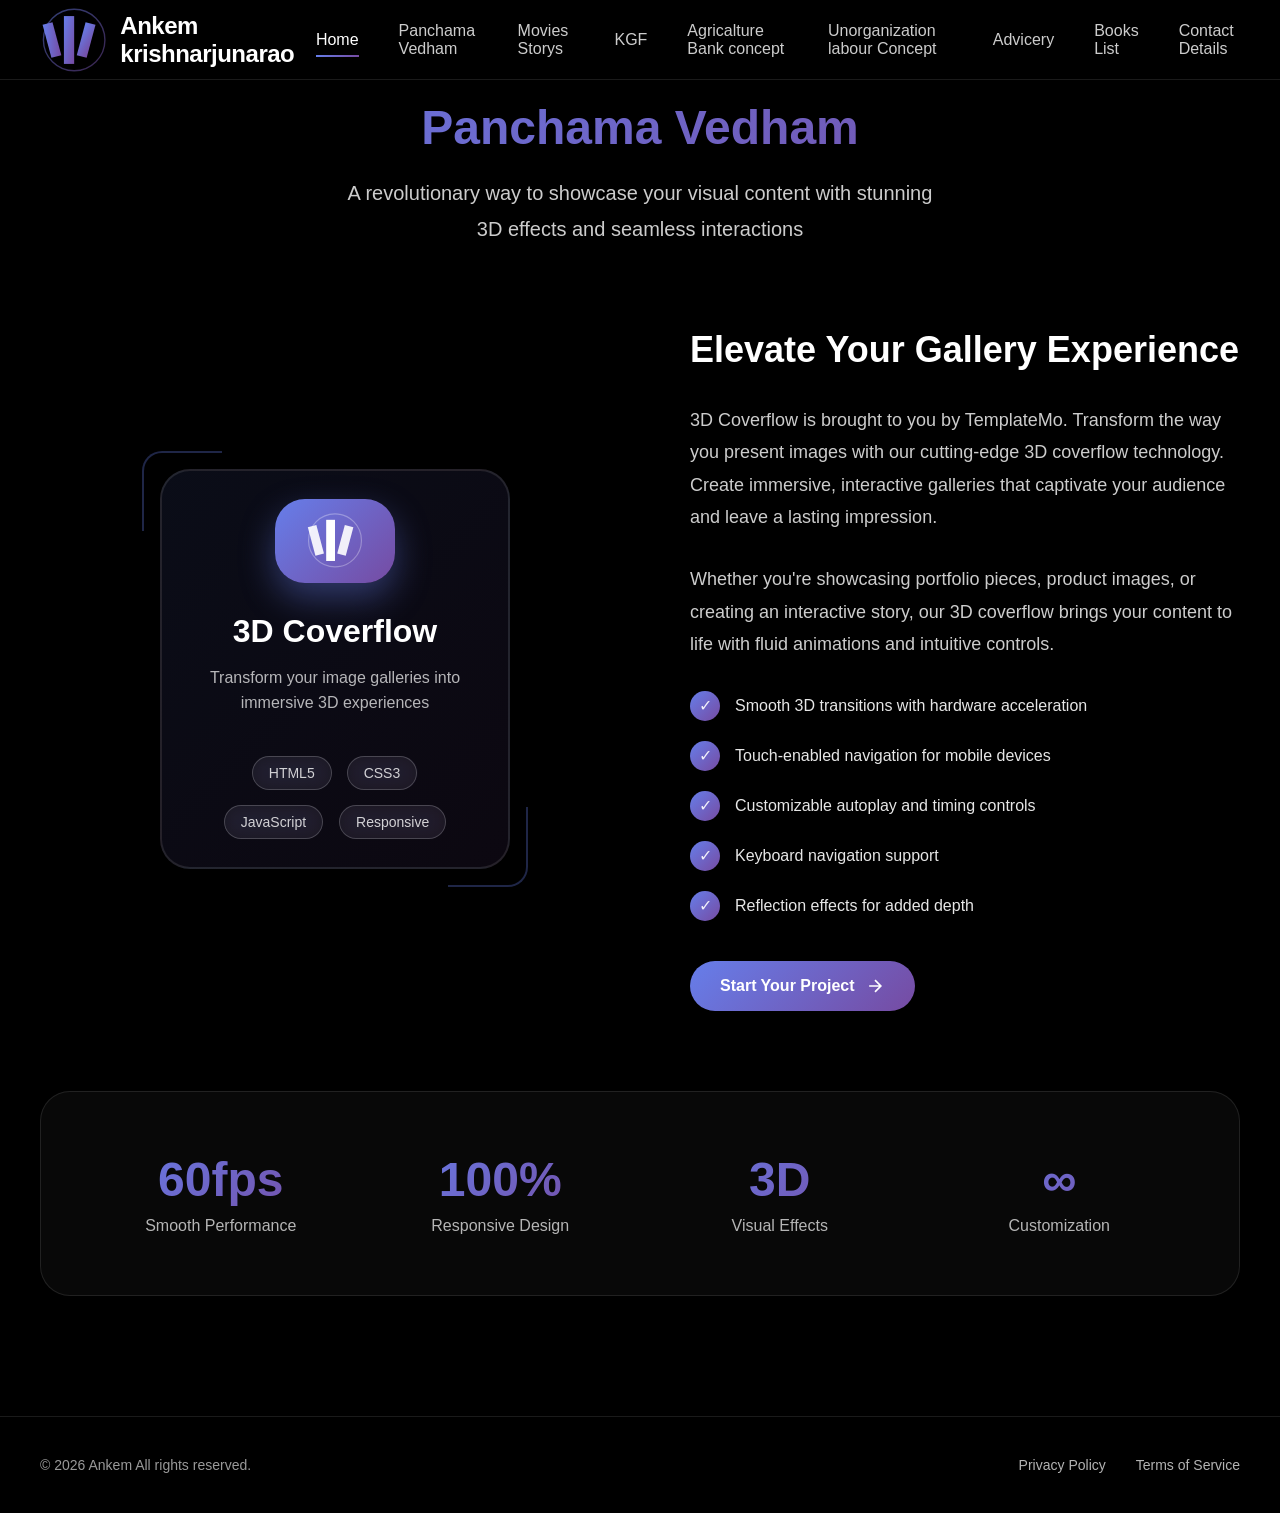
==== commit 448035d3: "Update PanchamaVedham.html" ====
--- a/PanchamaVedham.html
+++ b/PanchamaVedham.html
@@ -56,73 +56,7 @@
     </header>
 
     <!-- Home Section -->
-    <section id="home" class="section">
-        <div class="coverflow-wrapper">
-            <div class="info">
-                <h2 id="current-title">Panchama Vedham</h2>
-                <p id="current-description">First Human Civilization life Cycle</p>
-            </div>
-
-            <div class="coverflow-container" tabindex="0">
-                <div class="coverflow" id="coverflow">
-                    <div class="coverflow-item" data-index="0">
-                        <div class="cover image-loading">
-                            <img src="images/PVD.png" alt="First Human Civilization life Cycle" loading="lazy">
-                        </div>
-                        <div class="reflection"></div>
-                    </div>
-                    <div class="coverflow-item" data-index="1">
-                        <div class="cover image-loading">
-                            <img src="images/Movies.png" alt="Moview List" loading="lazy">
-                        </div>
-                        <div class="reflection"></div>
-                    </div>
-                    <div class="coverflow-item" data-index="2">
-                        <div class="cover image-loading">
-                            <img src="images/KGF2.png" alt="Krishna & Godhavari Farmers Sagam" loading="lazy">
-                        </div>
-                        <div class="reflection"></div>
-                    </div>
-                    <div class="coverflow-item" data-index="3">
-                        <div class="cover image-loading">
-                            <img src="images/ABI.png" alt="Agricalture bank of india" loading="lazy">
-                        </div>
-                        <div class="reflection"></div>
-                    </div>
-                    <div class="coverflow-item" data-index="4">
-                        <div class="cover image-loading">
-                            <img src="images/97%.png" alt="97% unorganization indian labour move organization " loading="lazy">
-                        </div>
-                        <div class="reflection"></div>
-                    </div>
-                    <div class="coverflow-item" data-index="5">
-                        <div class="cover image-loading">
-                            <img src="images/Advicer.png" alt="Advicery" loading="lazy">
-                        </div>
-                        <div class="reflection"></div>
-                    </div>
-                    <div class="coverflow-item" data-index="6">
-                        <div class="cover image-loading">
-                            <img src="images/Books.png" alt="Waterfall" loading="lazy">
-                        </div>
-                        <div class="reflection"></div>
-                    </div>
-                </div>
-
-                <button class="nav-button prev" onclick="navigate(-1)">‹</button>
-                <button class="nav-button next" onclick="navigate(1)">›</button>
-
-                <div class="dots-container" id="dots"></div>
-                
-                <!-- Play/Pause Button -->
-                <button class="play-pause-button" id="playPauseBtn" onclick="toggleAutoplay()">
-                    <span class="play-icon">▶</span>
-                    <span class="pause-icon" style="display: none;">❚❚</span>
-                </button>
-            </div>
-        </div>
-    </section>
-
+   
     <!-- Panchama Vedham -->
     <section id="Panchama_Vedham" class="section">
         <div class="about-content">
@@ -209,7 +143,7 @@
     <footer class="footer">
         <div class="footer-content">
             <div class="footer-copyright">
-                © 2025 Ankem All rights reserved. <!-- | Designed by <a href="#" target="_blank" rel="noopener noreferrer">TemplateMo</a> -->
+                © 2026 Ankem All rights reserved. <!-- | Designed by <a href="#" target="_blank" rel="noopener noreferrer">TemplateMo</a> -->
             </div>
             <div class="footer-links">
                 <a href="#privacy" onclick="event.preventDefault(); alert('Privacy Policy page would go here');"> Privacy Policy </a>
@@ -226,4 +160,4 @@
 <script src="templatemo-3d-coverflow-scripts.js"></script>
 
 </body>
-</html>+</html>
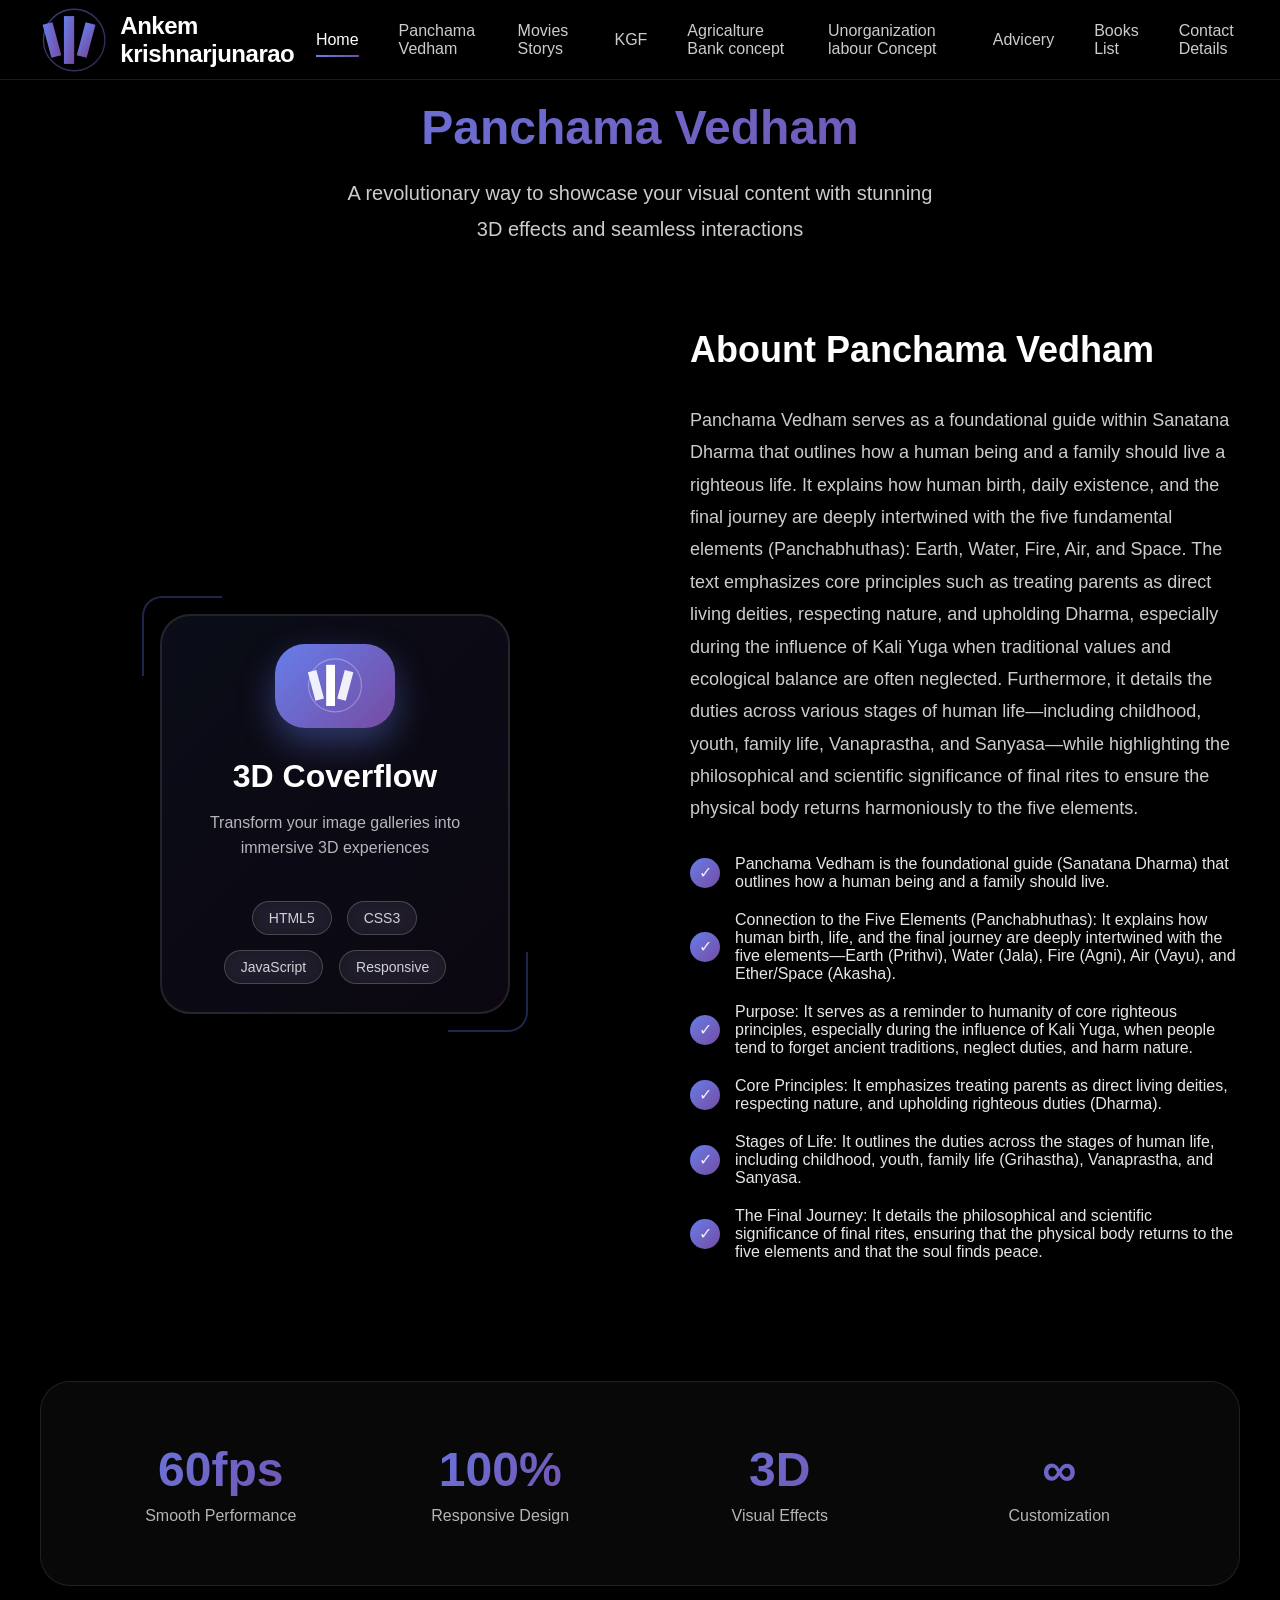
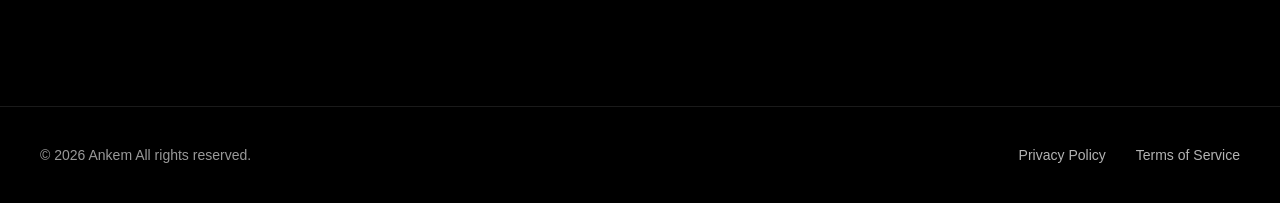
==== commit a8c0c359: "Update PanchamaVedham.html" ====
--- a/PanchamaVedham.html
+++ b/PanchamaVedham.html
@@ -95,24 +95,19 @@
                 </div>
                 
                 <div class="about-info">
-                    <h3>Elevate Your Gallery Experience</h3>
-                    <p>3D Coverflow is brought to you by TemplateMo. Transform the way you present images with our cutting-edge 3D coverflow technology. Create immersive, interactive galleries that captivate your audience and leave a lasting impression.</p>
-                    <p>Whether you're showcasing portfolio pieces, product images, or creating an interactive story, our 3D coverflow brings your content to life with fluid animations and intuitive controls.</p>
+                      <h3> Abount Panchama Vedham </h3> 
+                    <p>Panchama Vedham serves as a foundational guide within Sanatana Dharma that outlines how a human being and a family should live a righteous life. It explains how human birth, daily existence, and the final journey are deeply intertwined with the five fundamental elements (Panchabhuthas): Earth, Water, Fire, Air, and Space. The text emphasizes core principles such as treating parents as direct living deities, respecting nature, and upholding Dharma, 
+                        especially during the influence of Kali Yuga when traditional values and ecological balance are often neglected. Furthermore, it details the duties across various stages of human life—including childhood, youth, family life, Vanaprastha, and Sanyasa—while highlighting the philosophical and scientific significance of final rites to ensure the physical body returns harmoniously to the five elements.</p>
                     
                     <ul class="feature-list">
-                        <li>Smooth 3D transitions with hardware acceleration</li>
-                        <li>Touch-enabled navigation for mobile devices</li>
-                        <li>Customizable autoplay and timing controls</li>
-                        <li>Keyboard navigation support</li>
-                        <li>Reflection effects for added depth</li>
+                        <li> Panchama Vedham is the foundational guide (Sanatana Dharma) that outlines how a human being and a family should live.</li>
+                        <li> Connection to the Five Elements (Panchabhuthas): It explains how human birth, life, and the final journey are deeply intertwined with the five elements—Earth (Prithvi), Water (Jala), Fire (Agni), Air (Vayu), and Ether/Space (Akasha).</li>
+                        <li> Purpose:  It serves as a reminder to humanity of core righteous principles, especially during the influence of Kali Yuga, when people tend to forget ancient traditions, neglect duties, and harm nature.</li>
+                        <li> Core Principles: It emphasizes treating parents as direct living deities, respecting nature, and upholding righteous duties (Dharma).</li>
+                        <li> Stages of Life:  It outlines the duties across the stages of human life, including childhood, youth, family life (Grihastha), Vanaprastha, and Sanyasa.</li>
+                        <li> The Final Journey: It details the philosophical and scientific significance of final rites, ensuring that the physical body returns to the five elements and that the soul finds peace.</li>
                     </ul>
                     
-                    <a href="#contact" class="cta-button">
-                        Start Your Project
-                        <svg viewBox="0 0 24 24" fill="currentColor">
-                            <path d="M5 12h14m-7-7l7 7-7 7" stroke="currentColor" stroke-width="2" fill="none"/>
-                        </svg>
-                    </a>
                 </div>
             </div>
             
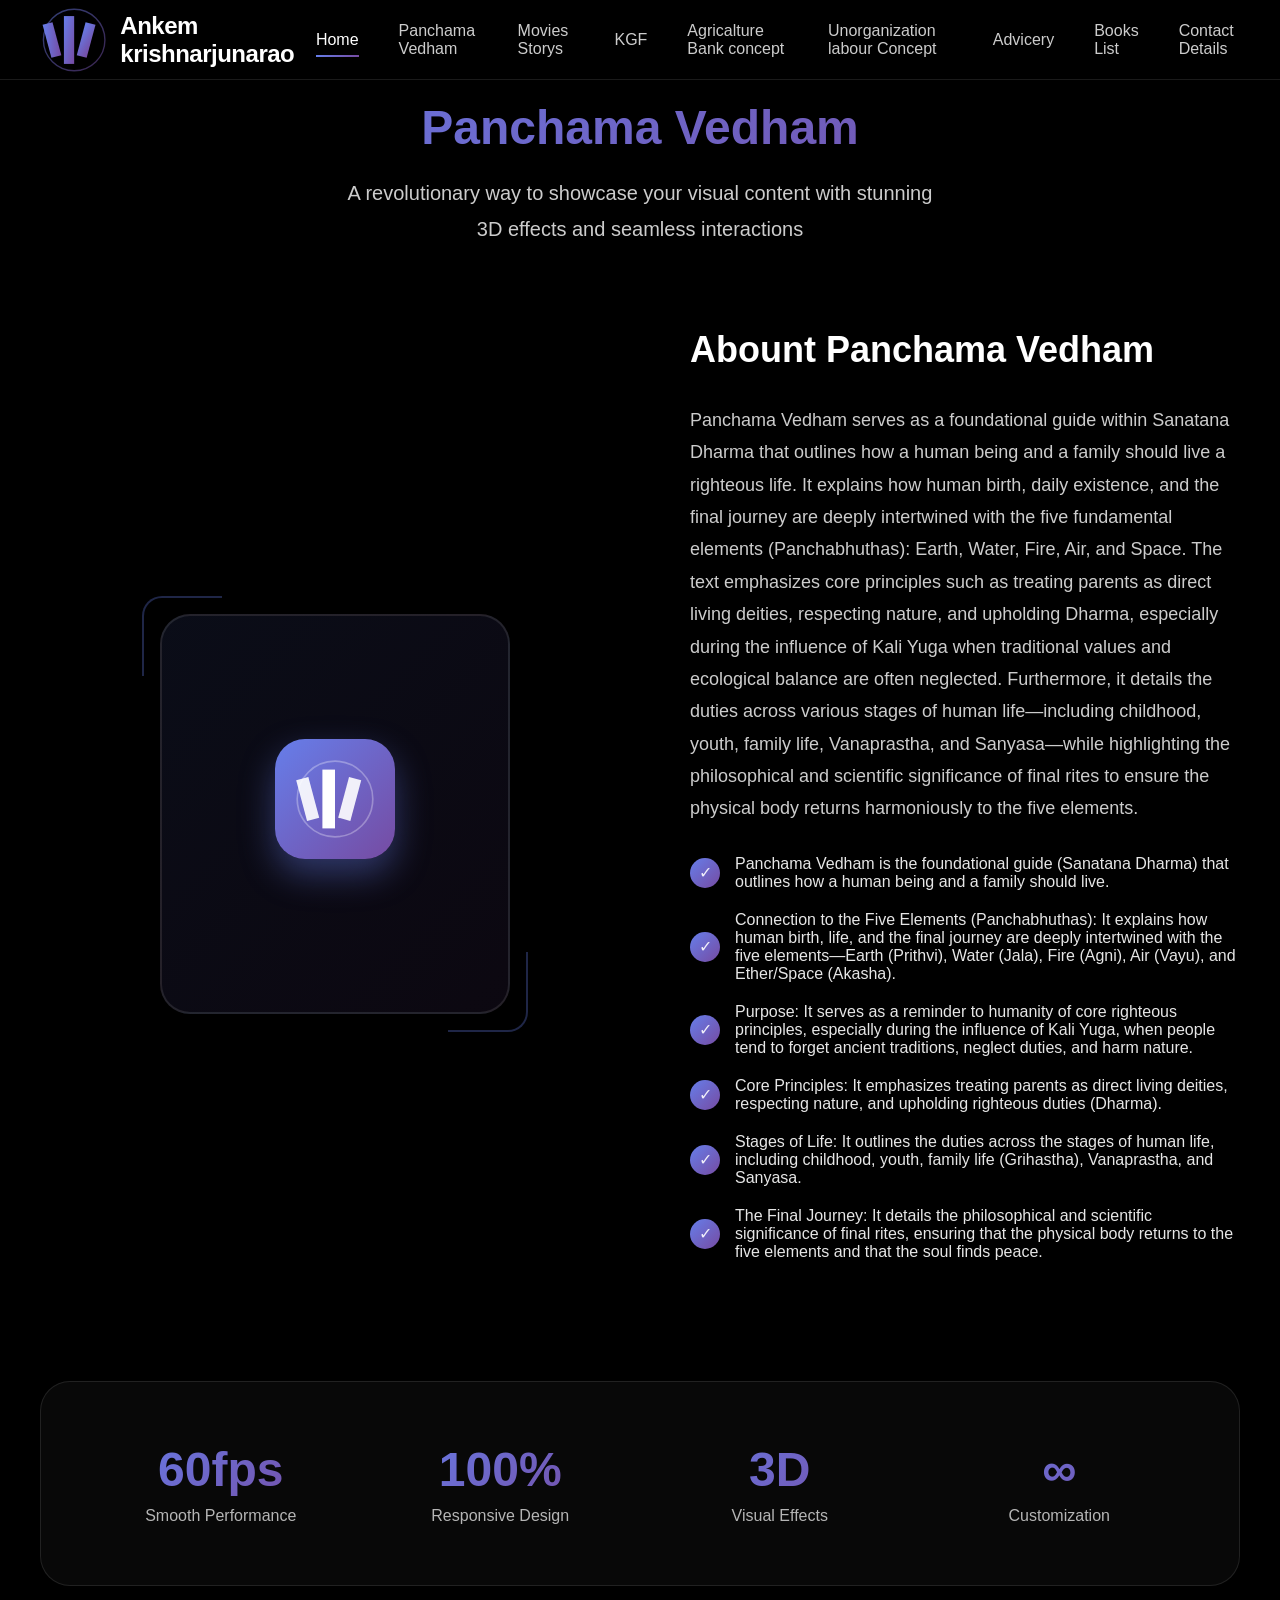
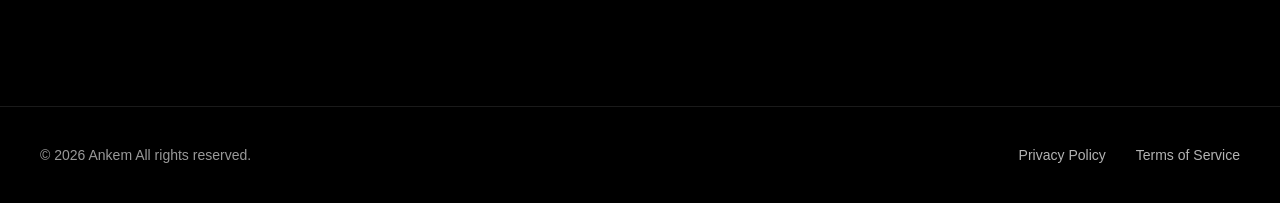
==== commit c2f227d3: "Update PanchamaVedham.html" ====
--- a/PanchamaVedham.html
+++ b/PanchamaVedham.html
@@ -81,15 +81,7 @@
                                 </svg>
                             </div>
                             
-                            <h3 class="showcase-title">3D Coverflow</h3>
-                            <p class="showcase-subtitle">Transform your image galleries into immersive 3D experiences</p>
                             
-                            <div class="showcase-badges">
-                                <a href="https://developer.mozilla.org/en-US/docs/Web/HTML" target="_blank" rel="noopener noreferrer" class="badge">HTML5</a>
-                                <a href="https://developer.mozilla.org/en-US/docs/Web/CSS" target="_blank" rel="noopener noreferrer" class="badge">CSS3</a>
-                                <a href="https://developer.mozilla.org/en-US/docs/Web/JavaScript" target="_blank" rel="noopener noreferrer" class="badge">JavaScript</a>
-                                <a href="https://developer.mozilla.org/en-US/docs/Learn/CSS/CSS_layout/Responsive_Design" target="_blank" rel="noopener noreferrer" class="badge">Responsive</a>
-                            </div>
                         </div>
                     </div>
                 </div>
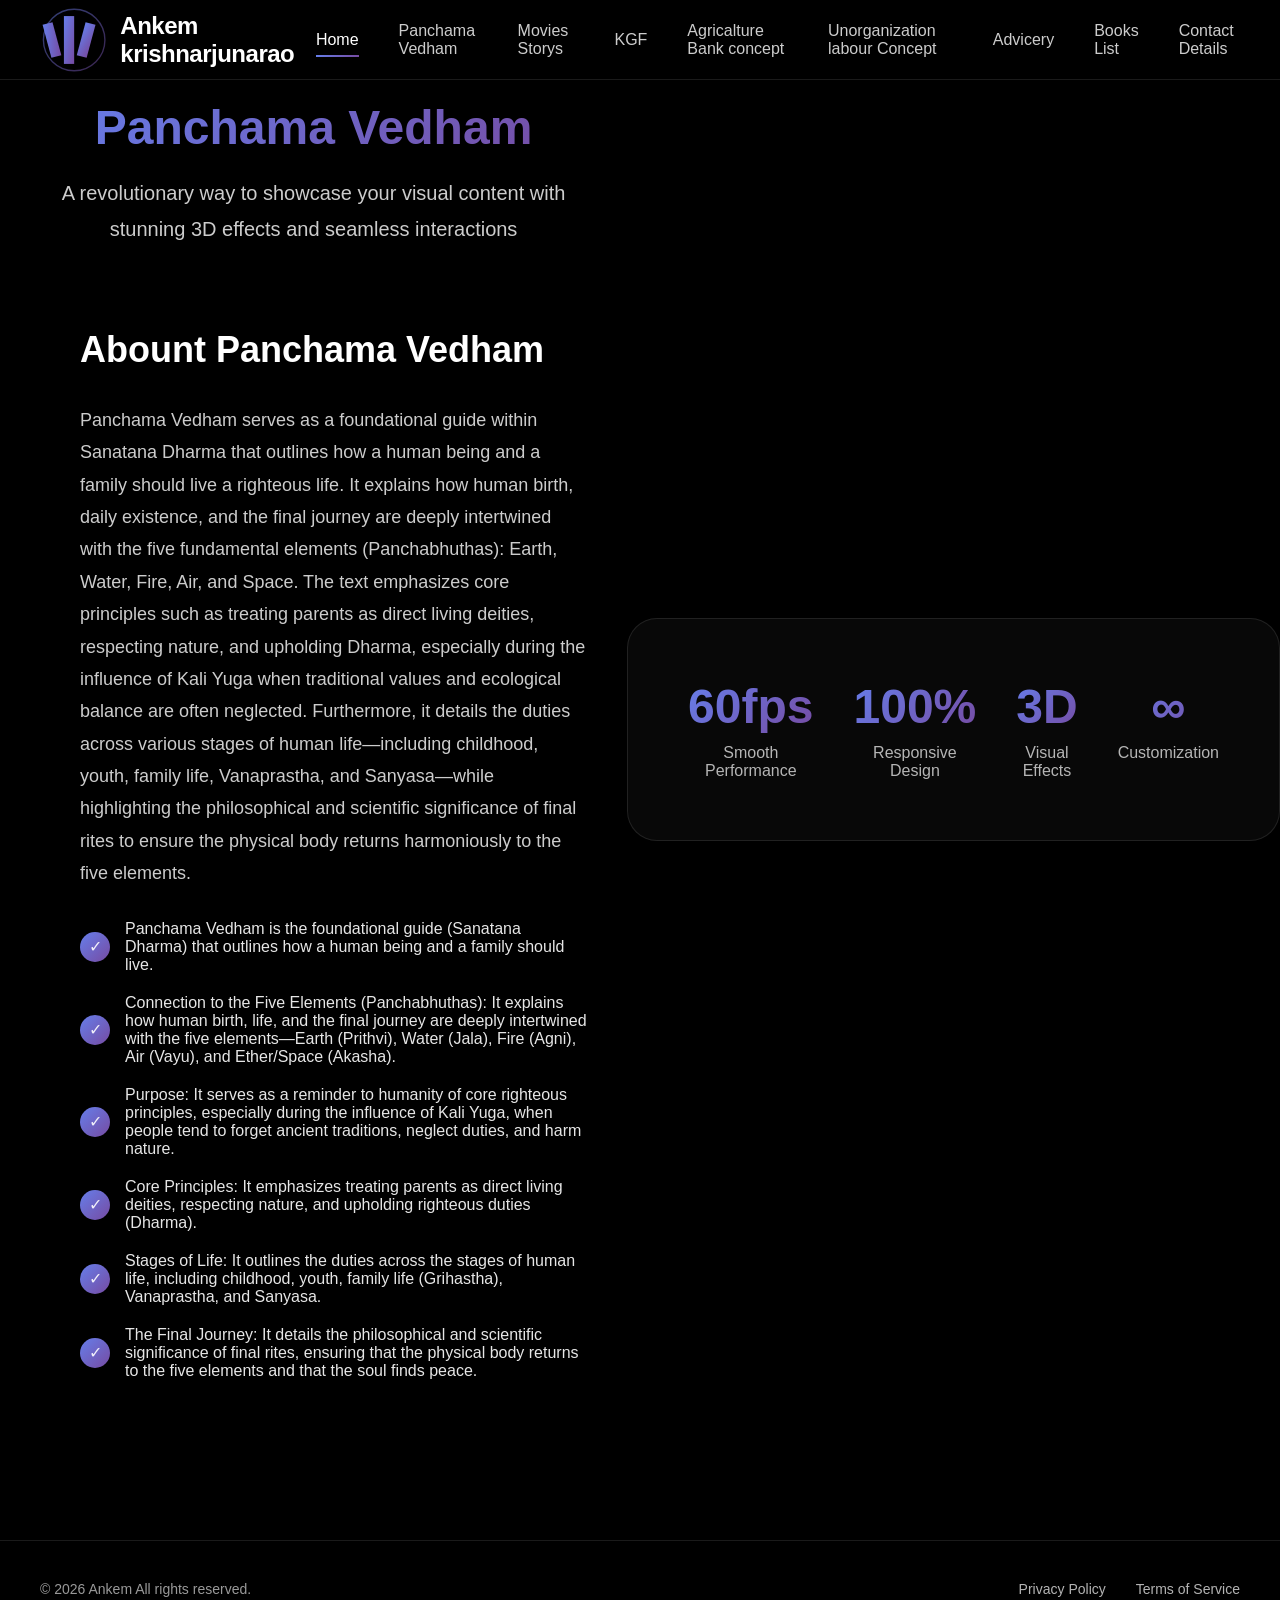
==== commit 14d39bef: "Update PanchamaVedham.html" ====
--- a/PanchamaVedham.html
+++ b/PanchamaVedham.html
@@ -65,27 +65,7 @@
                 <p>A revolutionary way to showcase your visual content with stunning 3D effects and seamless interactions</p>
             </div>
             
-            <div class="about-main">
-                <div class="about-visual">
-                    <div class="showcase-display">
-                        <div class="showcase-main">
-                            <div class="corner-decoration top-left"></div>
-                            <div class="corner-decoration bottom-right"></div>
-                            
-                            <div class="showcase-logo">
-                                <svg viewBox="0 0 100 100" xmlns="http://www.w3.org/2000/svg">
-                                    <rect x="10" y="25" width="15" height="50" fill="white" transform="rotate(-15 17.5 50)" opacity="0.9" />
-                                    <rect x="35" y="15" width="15" height="70" fill="white" />
-                                    <rect x="60" y="25" width="15" height="50" fill="white" transform="rotate(15 67.5 50)" opacity="0.9" />
-                                    <circle cx="50" cy="50" r="45" fill="none" stroke="white" stroke-width="2" opacity="0.3" />
-                                </svg>
-                            </div>
-                            
-                            
-                        </div>
-                    </div>
-                </div>
-                
+                          
                 <div class="about-info">
                       <h3> Abount Panchama Vedham </h3> 
                     <p>Panchama Vedham serves as a foundational guide within Sanatana Dharma that outlines how a human being and a family should live a righteous life. It explains how human birth, daily existence, and the final journey are deeply intertwined with the five fundamental elements (Panchabhuthas): Earth, Water, Fire, Air, and Space. The text emphasizes core principles such as treating parents as direct living deities, respecting nature, and upholding Dharma, 
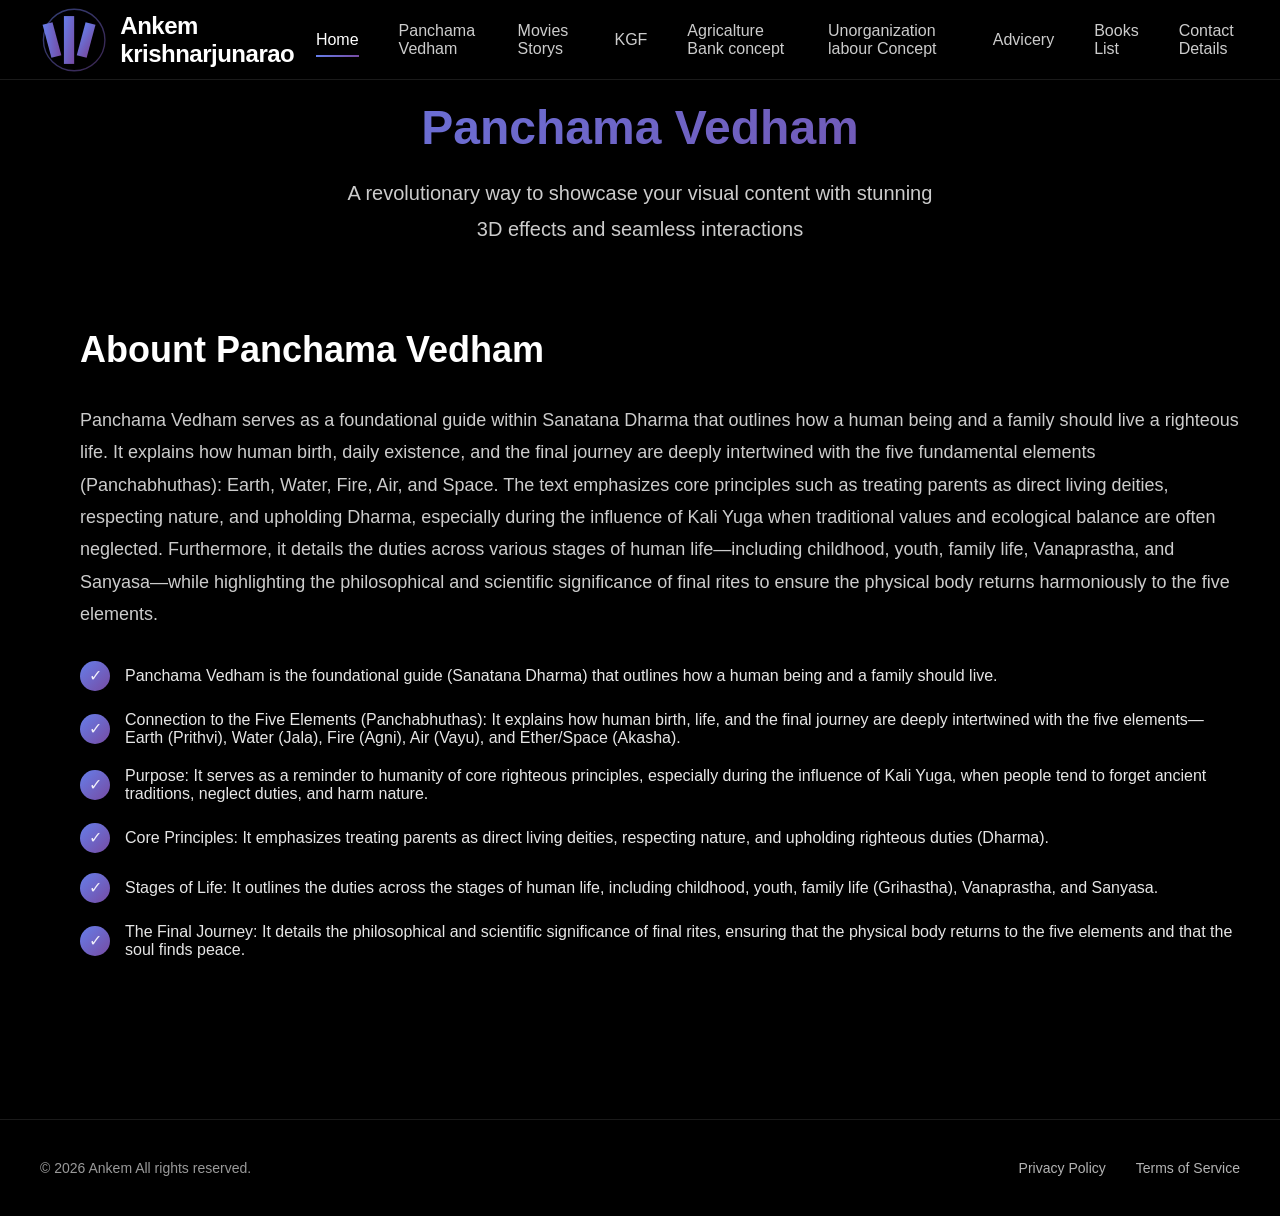
==== commit f8406c34: "Update PanchamaVedham.html" ====
--- a/PanchamaVedham.html
+++ b/PanchamaVedham.html
@@ -83,24 +83,7 @@
                 </div>
             </div>
             
-            <div class="stats-section">
-                <div class="stat-item">
-                    <div class="stat-number">60fps</div>
-                    <div class="stat-label">Smooth Performance</div>
-                </div>
-                <div class="stat-item">
-                    <div class="stat-number">100%</div>
-                    <div class="stat-label">Responsive Design</div>
-                </div>
-                <div class="stat-item">
-                    <div class="stat-number">3D</div>
-                    <div class="stat-label">Visual Effects</div>
-                </div>
-                <div class="stat-item">
-                    <div class="stat-number">∞</div>
-                    <div class="stat-label">Customization</div>
-                </div>
-            </div>
+           
         </div>
     
     </section>
